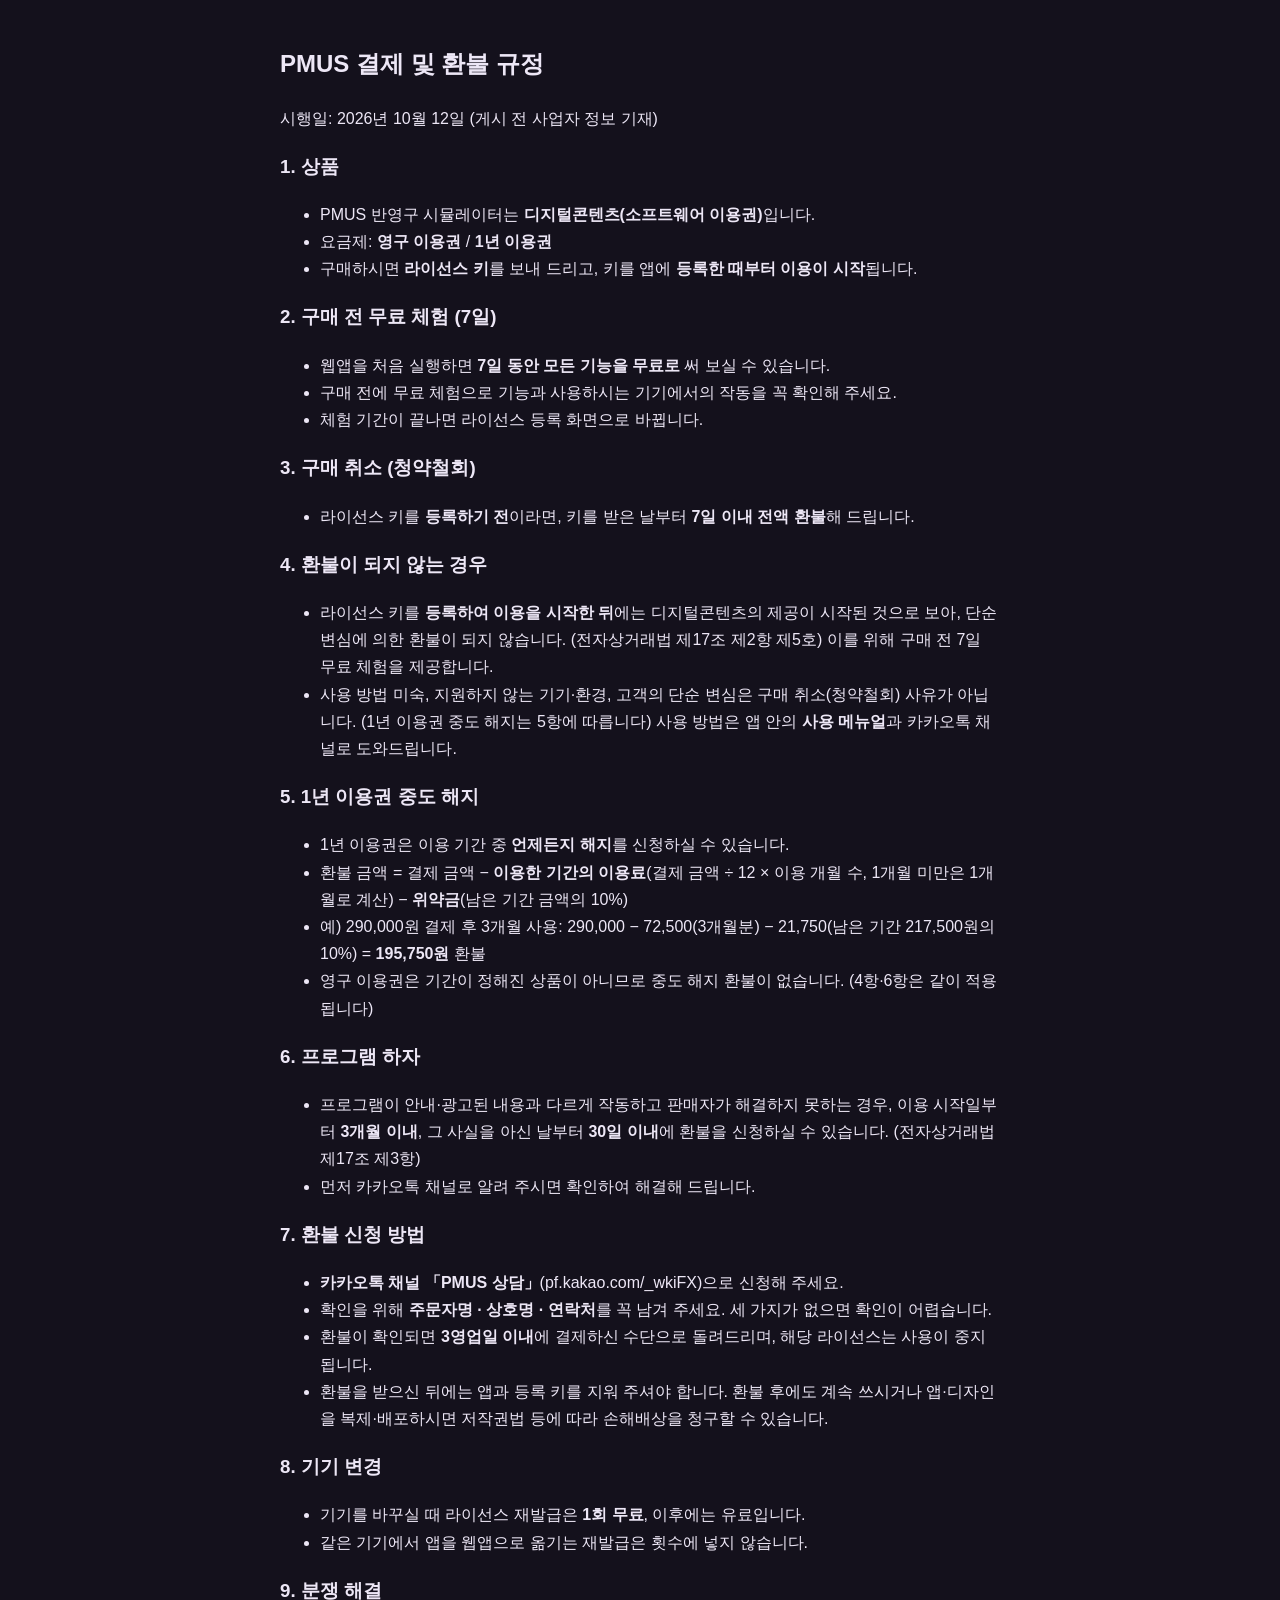
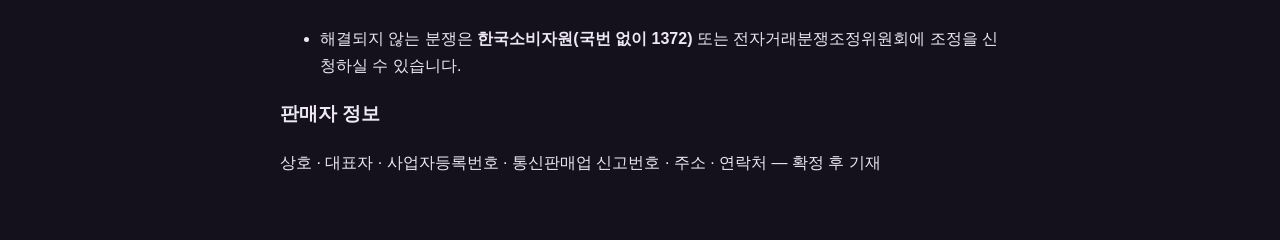
==== policy.html @ b13dbd01 "Build 101" ====
<!doctype html>
<html lang="ko">
<head>
<meta charset="utf-8">
<meta name="viewport" content="width=device-width, initial-scale=1">
<title>PMUS 결제 및 환불 규정</title>
<style>
  :root { color-scheme: dark; }
  body { margin: 0; background: #14111c; color: #EDE7F6; font-family: "Pretendard", "Apple SD Gothic Neo", "Malgun Gothic", sans-serif; line-height: 1.7; }
  main { max-width: 720px; margin: 0 auto; padding: 24px 18px 48px; }
</style>
</head>
<body>
<main>
<!-- 앱(버전 화면·라이선스 화면·무료 체험 안내)과 랜딩페이지가 이 #policy 안의 내용을 그대로 가져다 쓴다.
     문구를 바꿀 때는 여기 한 곳만 고친다. -->
<article id="policy" class="policy">
  <h2>PMUS 결제 및 환불 규정</h2>
  <p class="policy-meta">시행일: 2026년 10월 12일 (게시 전 사업자 정보 기재)</p>

  <h3>1. 상품</h3>
  <ul>
    <li>PMUS 반영구 시뮬레이터는 <b>디지털콘텐츠(소프트웨어 이용권)</b>입니다.</li>
    <li>요금제: <b>영구 이용권</b> / <b>1년 이용권</b></li>
    <li>구매하시면 <b>라이선스 키</b>를 보내 드리고, 키를 앱에 <b>등록한 때부터 이용이 시작</b>됩니다.</li>
  </ul>

  <h3>2. 구매 전 무료 체험 (7일)</h3>
  <ul>
    <li>웹앱을 처음 실행하면 <b>7일 동안 모든 기능을 무료로</b> 써 보실 수 있습니다.</li>
    <li>구매 전에 무료 체험으로 기능과 사용하시는 기기에서의 작동을 꼭 확인해 주세요.</li>
    <li>체험 기간이 끝나면 라이선스 등록 화면으로 바뀝니다.</li>
  </ul>

  <h3>3. 구매 취소 (청약철회)</h3>
  <ul>
    <li>라이선스 키를 <b>등록하기 전</b>이라면, 키를 받은 날부터 <b>7일 이내 전액 환불</b>해 드립니다.</li>
  </ul>

  <h3>4. 환불이 되지 않는 경우</h3>
  <ul>
    <li>라이선스 키를 <b>등록하여 이용을 시작한 뒤</b>에는 디지털콘텐츠의 제공이 시작된 것으로 보아,
        단순 변심에 의한 환불이 되지 않습니다. (전자상거래법 제17조 제2항 제5호)
        이를 위해 구매 전 7일 무료 체험을 제공합니다.</li>
    <li>사용 방법 미숙, 지원하지 않는 기기·환경, 고객의 단순 변심은 구매 취소(청약철회) 사유가 아닙니다. (1년 이용권 중도 해지는 5항에 따릅니다)
        사용 방법은 앱 안의 <b>사용 메뉴얼</b>과 카카오톡 채널로 도와드립니다.</li>
  </ul>

  <h3>5. 1년 이용권 중도 해지</h3>
  <ul>
    <li>1년 이용권은 이용 기간 중 <b>언제든지 해지</b>를 신청하실 수 있습니다.</li>
    <li>환불 금액 = 결제 금액 − <b>이용한 기간의 이용료</b>(결제 금액 ÷ 12 × 이용 개월 수, 1개월 미만은 1개월로 계산)
        − <b>위약금</b>(남은 기간 금액의 10%)</li>
    <li>예) 290,000원 결제 후 3개월 사용: 290,000 − 72,500(3개월분) − 21,750(남은 기간 217,500원의 10%) = <b>195,750원</b> 환불</li>
    <li>영구 이용권은 기간이 정해진 상품이 아니므로 중도 해지 환불이 없습니다. (4항·6항은 같이 적용됩니다)</li>
  </ul>

  <h3>6. 프로그램 하자</h3>
  <ul>
    <li>프로그램이 안내·광고된 내용과 다르게 작동하고 판매자가 해결하지 못하는 경우,
        이용 시작일부터 <b>3개월 이내</b>, 그 사실을 아신 날부터 <b>30일 이내</b>에 환불을 신청하실 수 있습니다.
        (전자상거래법 제17조 제3항)</li>
    <li>먼저 카카오톡 채널로 알려 주시면 확인하여 해결해 드립니다.</li>
  </ul>

  <h3>7. 환불 신청 방법</h3>
  <ul>
    <li><b>카카오톡 채널 「PMUS 상담」</b>(pf.kakao.com/_wkiFX)으로 신청해 주세요.</li>
    <li>확인을 위해 <b>주문자명 · 상호명 · 연락처</b>를 꼭 남겨 주세요. 세 가지가 없으면 확인이 어렵습니다.</li>
    <li>환불이 확인되면 <b>3영업일 이내</b>에 결제하신 수단으로 돌려드리며, 해당 라이선스는 사용이 중지됩니다.</li>
    <li>환불을 받으신 뒤에는 앱과 등록 키를 지워 주셔야 합니다. 환불 후에도 계속 쓰시거나 앱·디자인을 복제·배포하시면
        저작권법 등에 따라 손해배상을 청구할 수 있습니다.</li>
  </ul>

  <h3>8. 기기 변경</h3>
  <ul>
    <li>기기를 바꾸실 때 라이선스 재발급은 <b>1회 무료</b>, 이후에는 유료입니다.</li>
    <li>같은 기기에서 앱을 웹앱으로 옮기는 재발급은 횟수에 넣지 않습니다.</li>
  </ul>

  <h3>9. 분쟁 해결</h3>
  <ul>
    <li>해결되지 않는 분쟁은 <b>한국소비자원(국번 없이 1372)</b> 또는 전자거래분쟁조정위원회에 조정을 신청하실 수 있습니다.</li>
  </ul>

  <h3>판매자 정보</h3>
  <p class="policy-todo">상호 · 대표자 · 사업자등록번호 · 통신판매업 신고번호 · 주소 · 연락처 — 확정 후 기재</p>
</article>
</main>
</body>
</html>
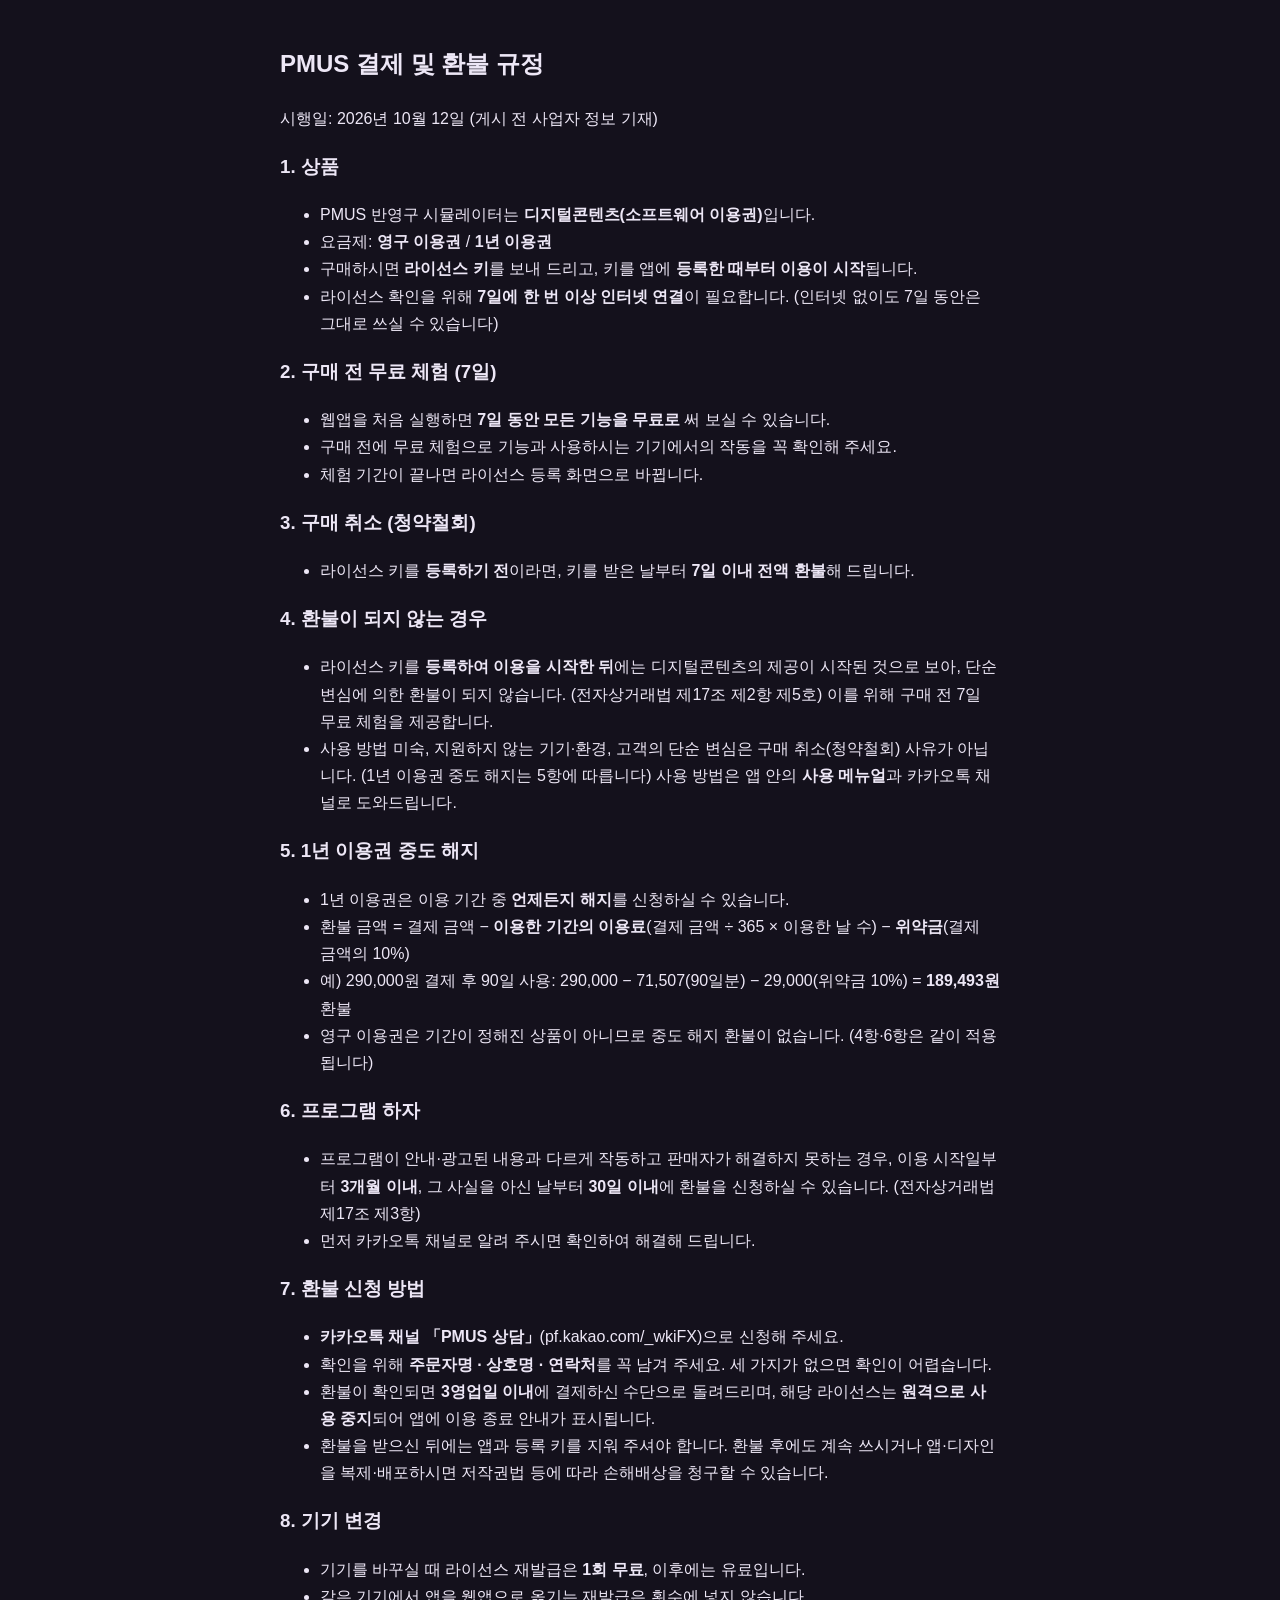
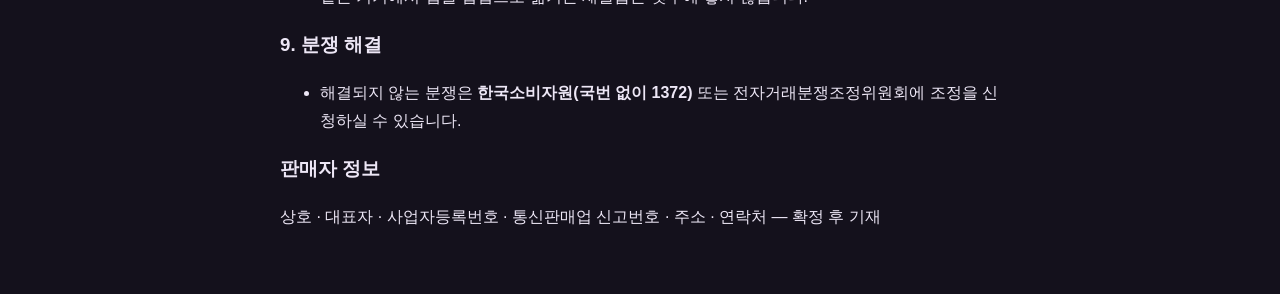
==== commit 3620ebdc: "Build 102" ====
--- a/policy.html
+++ b/policy.html
@@ -23,6 +23,7 @@
     <li>PMUS 반영구 시뮬레이터는 <b>디지털콘텐츠(소프트웨어 이용권)</b>입니다.</li>
     <li>요금제: <b>영구 이용권</b> / <b>1년 이용권</b></li>
     <li>구매하시면 <b>라이선스 키</b>를 보내 드리고, 키를 앱에 <b>등록한 때부터 이용이 시작</b>됩니다.</li>
+    <li>라이선스 확인을 위해 <b>7일에 한 번 이상 인터넷 연결</b>이 필요합니다. (인터넷 없이도 7일 동안은 그대로 쓰실 수 있습니다)</li>
   </ul>
 
   <h3>2. 구매 전 무료 체험 (7일)</h3>
@@ -49,9 +50,9 @@
   <h3>5. 1년 이용권 중도 해지</h3>
   <ul>
     <li>1년 이용권은 이용 기간 중 <b>언제든지 해지</b>를 신청하실 수 있습니다.</li>
-    <li>환불 금액 = 결제 금액 − <b>이용한 기간의 이용료</b>(결제 금액 ÷ 12 × 이용 개월 수, 1개월 미만은 1개월로 계산)
-        − <b>위약금</b>(남은 기간 금액의 10%)</li>
-    <li>예) 290,000원 결제 후 3개월 사용: 290,000 − 72,500(3개월분) − 21,750(남은 기간 217,500원의 10%) = <b>195,750원</b> 환불</li>
+    <li>환불 금액 = 결제 금액 − <b>이용한 기간의 이용료</b>(결제 금액 ÷ 365 × 이용한 날 수)
+        − <b>위약금</b>(결제 금액의 10%)</li>
+    <li>예) 290,000원 결제 후 90일 사용: 290,000 − 71,507(90일분) − 29,000(위약금 10%) = <b>189,493원</b> 환불</li>
     <li>영구 이용권은 기간이 정해진 상품이 아니므로 중도 해지 환불이 없습니다. (4항·6항은 같이 적용됩니다)</li>
   </ul>
 
@@ -67,7 +68,7 @@
   <ul>
     <li><b>카카오톡 채널 「PMUS 상담」</b>(pf.kakao.com/_wkiFX)으로 신청해 주세요.</li>
     <li>확인을 위해 <b>주문자명 · 상호명 · 연락처</b>를 꼭 남겨 주세요. 세 가지가 없으면 확인이 어렵습니다.</li>
-    <li>환불이 확인되면 <b>3영업일 이내</b>에 결제하신 수단으로 돌려드리며, 해당 라이선스는 사용이 중지됩니다.</li>
+    <li>환불이 확인되면 <b>3영업일 이내</b>에 결제하신 수단으로 돌려드리며, 해당 라이선스는 <b>원격으로 사용 중지</b>되어 앱에 이용 종료 안내가 표시됩니다.</li>
     <li>환불을 받으신 뒤에는 앱과 등록 키를 지워 주셔야 합니다. 환불 후에도 계속 쓰시거나 앱·디자인을 복제·배포하시면
         저작권법 등에 따라 손해배상을 청구할 수 있습니다.</li>
   </ul>
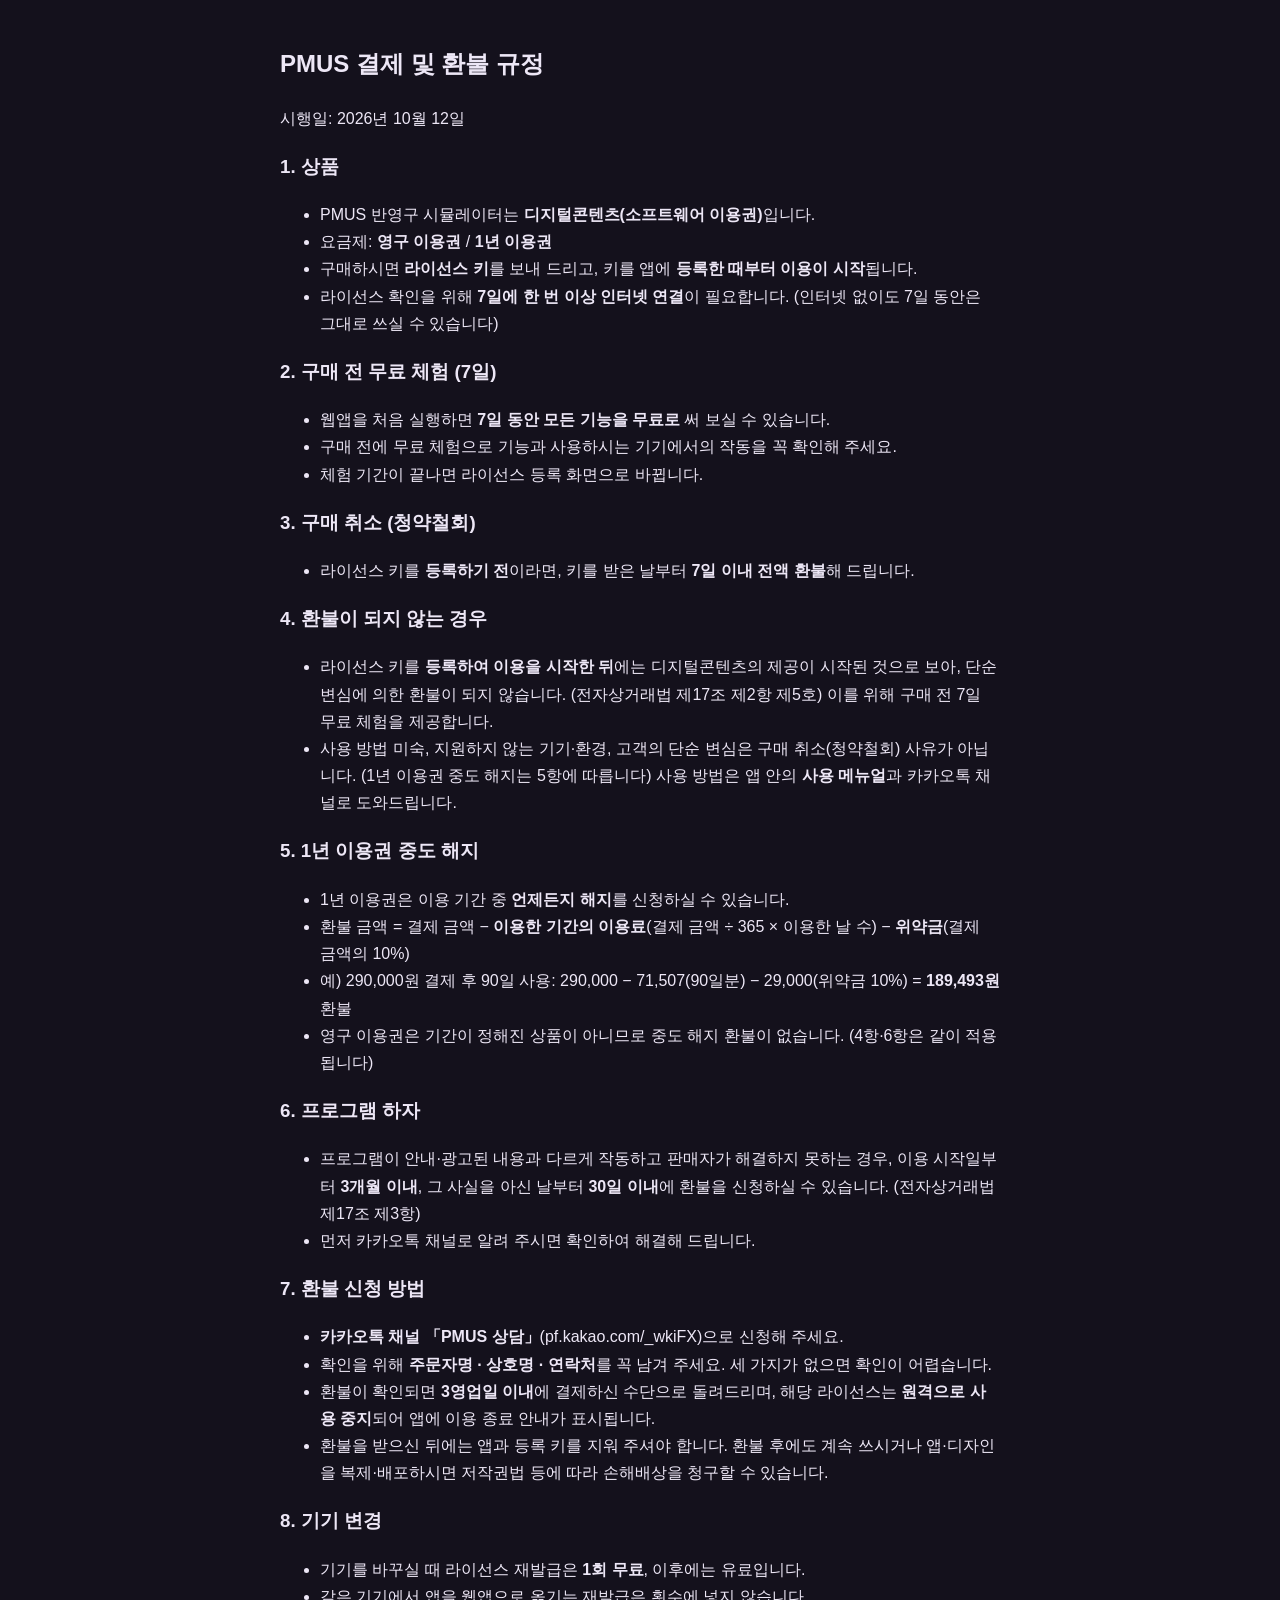
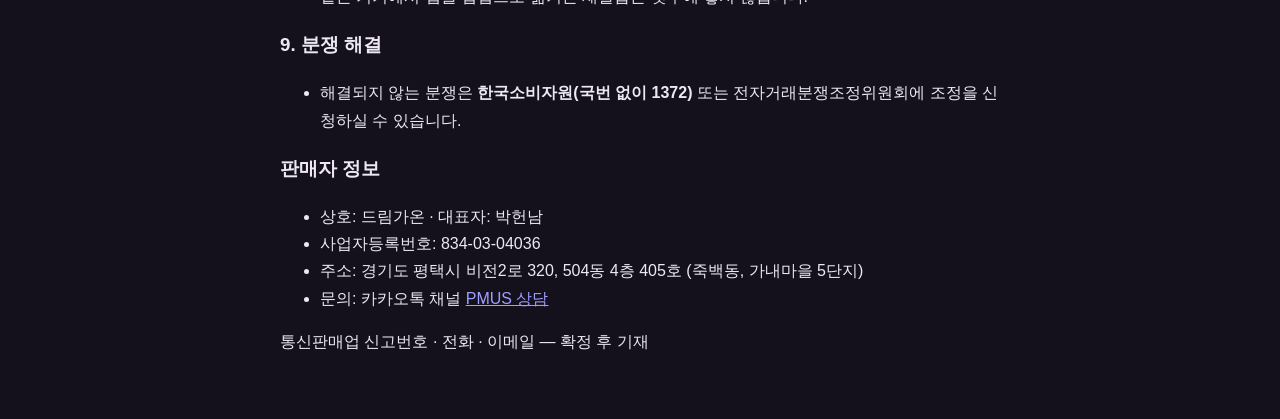
==== commit 66410de0: "Build 103" ====
--- a/policy.html
+++ b/policy.html
@@ -16,7 +16,7 @@
      문구를 바꿀 때는 여기 한 곳만 고친다. -->
 <article id="policy" class="policy">
   <h2>PMUS 결제 및 환불 규정</h2>
-  <p class="policy-meta">시행일: 2026년 10월 12일 (게시 전 사업자 정보 기재)</p>
+  <p class="policy-meta">시행일: 2026년 10월 12일</p>
 
   <h3>1. 상품</h3>
   <ul>
@@ -85,7 +85,13 @@
   </ul>
 
   <h3>판매자 정보</h3>
-  <p class="policy-todo">상호 · 대표자 · 사업자등록번호 · 통신판매업 신고번호 · 주소 · 연락처 — 확정 후 기재</p>
+  <ul>
+    <li>상호: 드림가온 · 대표자: 박헌남</li>
+    <li>사업자등록번호: 834-03-04036</li>
+    <li>주소: 경기도 평택시 비전2로 320, 504동 4층 405호 (죽백동, 가내마을 5단지)</li>
+    <li>문의: 카카오톡 채널 <a href="https://pf.kakao.com/_wkiFX" target="_blank" rel="noopener">PMUS 상담</a></li>
+  </ul>
+  <p class="policy-todo">통신판매업 신고번호 · 전화 · 이메일 — 확정 후 기재</p>
 </article>
 </main>
 </body>
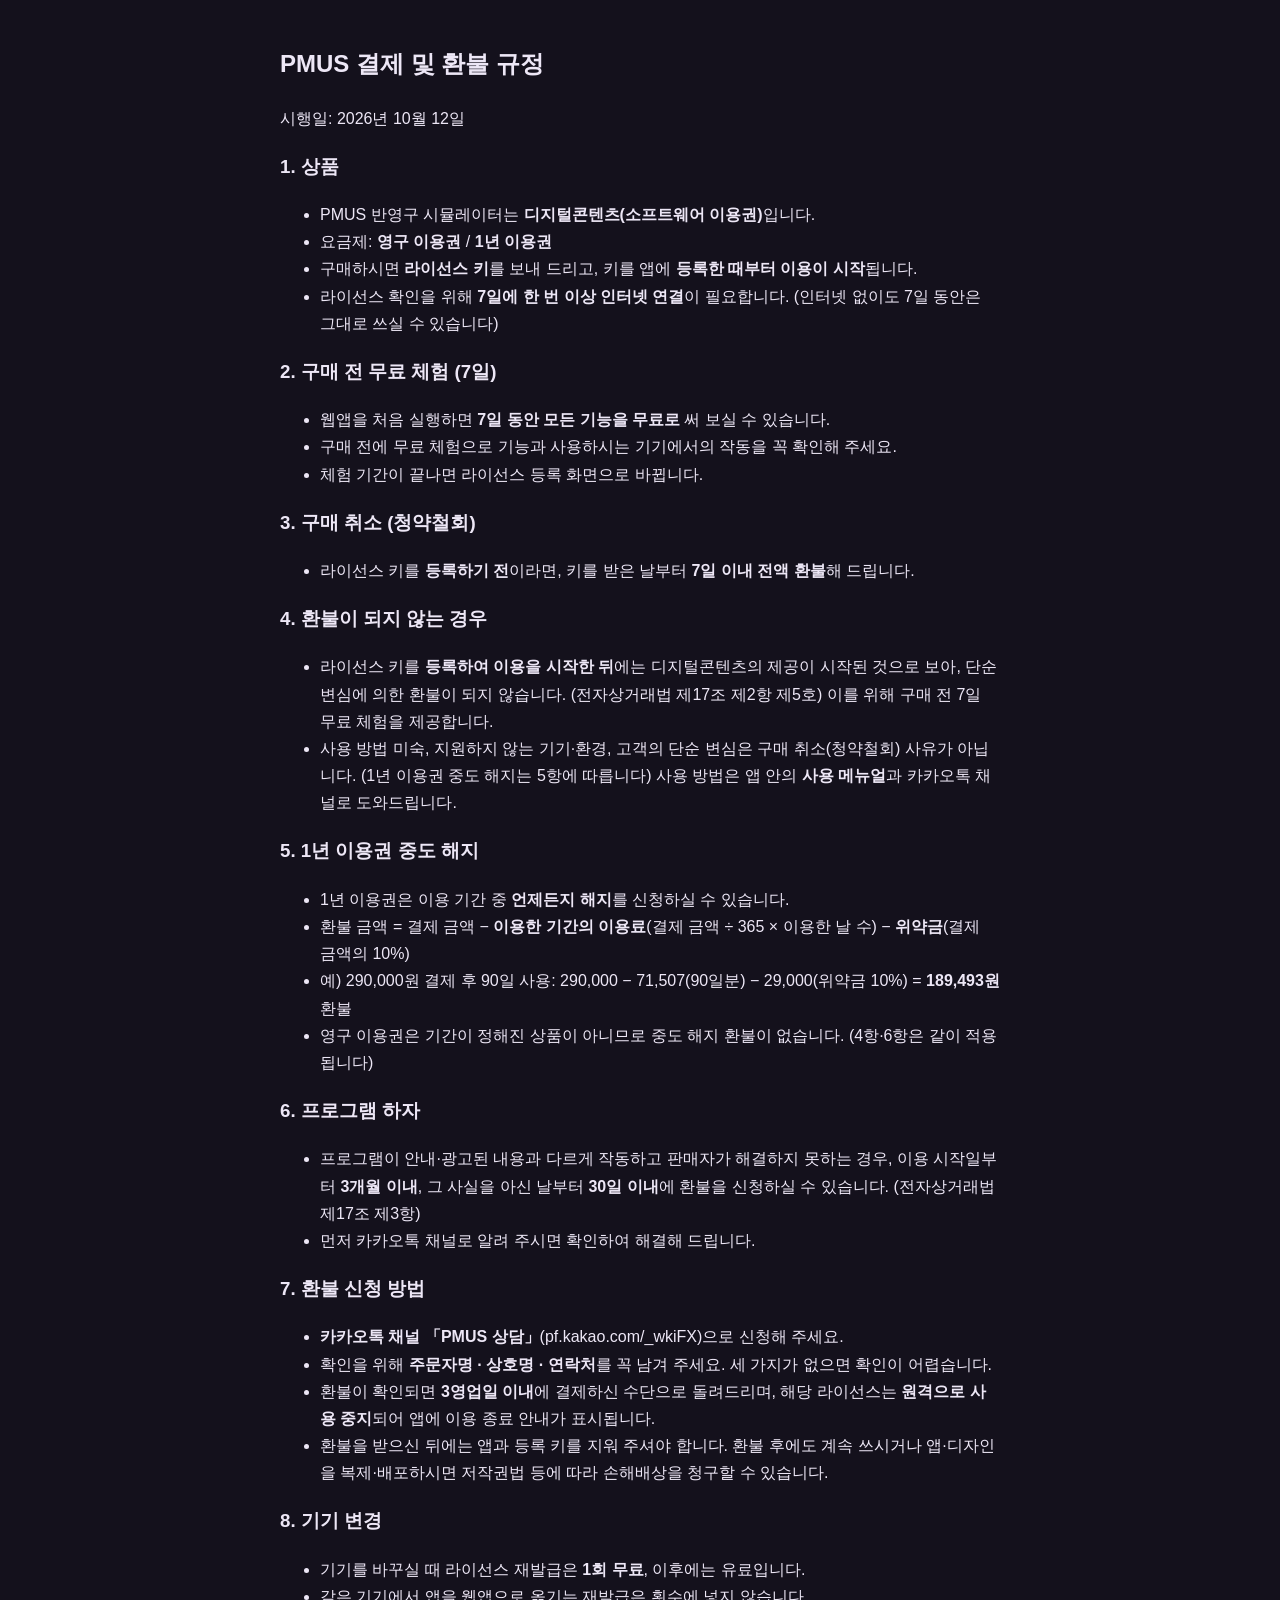
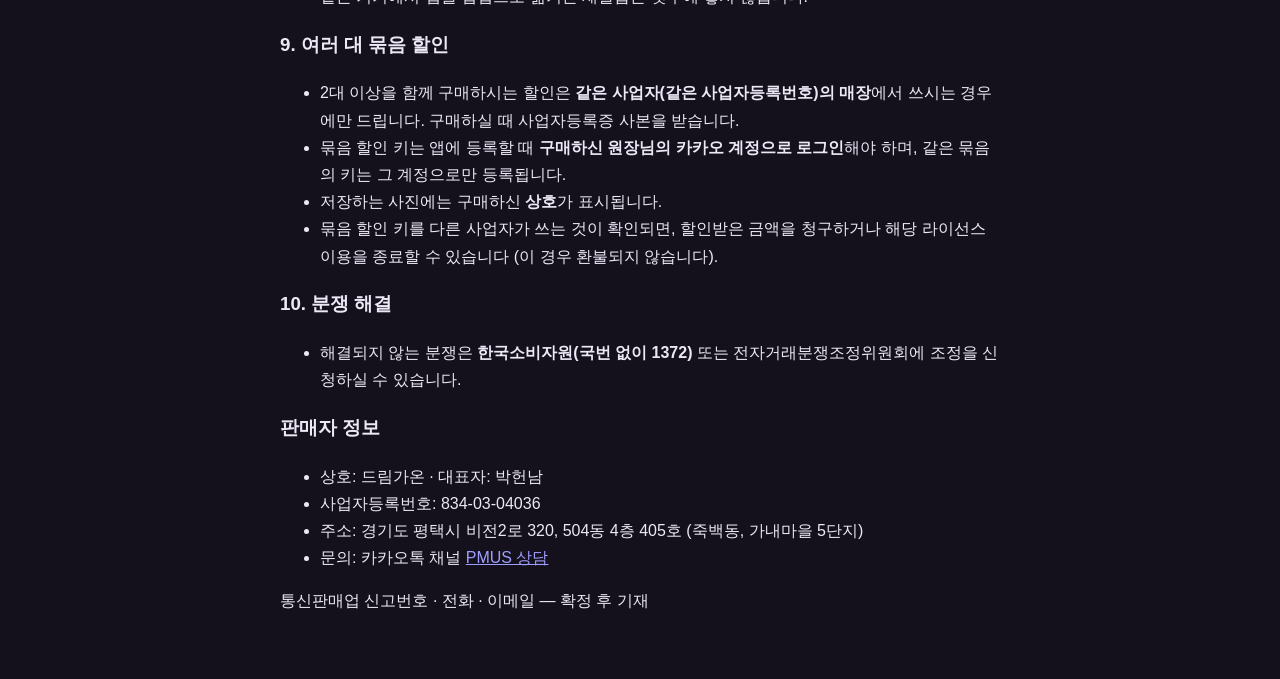
==== commit e6e925c4: "Build 142" ====
--- a/policy.html
+++ b/policy.html
@@ -79,7 +79,15 @@
     <li>같은 기기에서 앱을 웹앱으로 옮기는 재발급은 횟수에 넣지 않습니다.</li>
   </ul>
 
-  <h3>9. 분쟁 해결</h3>
+  <h3>9. 여러 대 묶음 할인</h3>
+  <ul>
+    <li>2대 이상을 함께 구매하시는 할인은 <b>같은 사업자(같은 사업자등록번호)의 매장</b>에서 쓰시는 경우에만 드립니다. 구매하실 때 사업자등록증 사본을 받습니다.</li>
+    <li>묶음 할인 키는 앱에 등록할 때 <b>구매하신 원장님의 카카오 계정으로 로그인</b>해야 하며, 같은 묶음의 키는 그 계정으로만 등록됩니다.</li>
+    <li>저장하는 사진에는 구매하신 <b>상호</b>가 표시됩니다.</li>
+    <li>묶음 할인 키를 다른 사업자가 쓰는 것이 확인되면, 할인받은 금액을 청구하거나 해당 라이선스 이용을 종료할 수 있습니다 (이 경우 환불되지 않습니다).</li>
+  </ul>
+
+  <h3>10. 분쟁 해결</h3>
   <ul>
     <li>해결되지 않는 분쟁은 <b>한국소비자원(국번 없이 1372)</b> 또는 전자거래분쟁조정위원회에 조정을 신청하실 수 있습니다.</li>
   </ul>
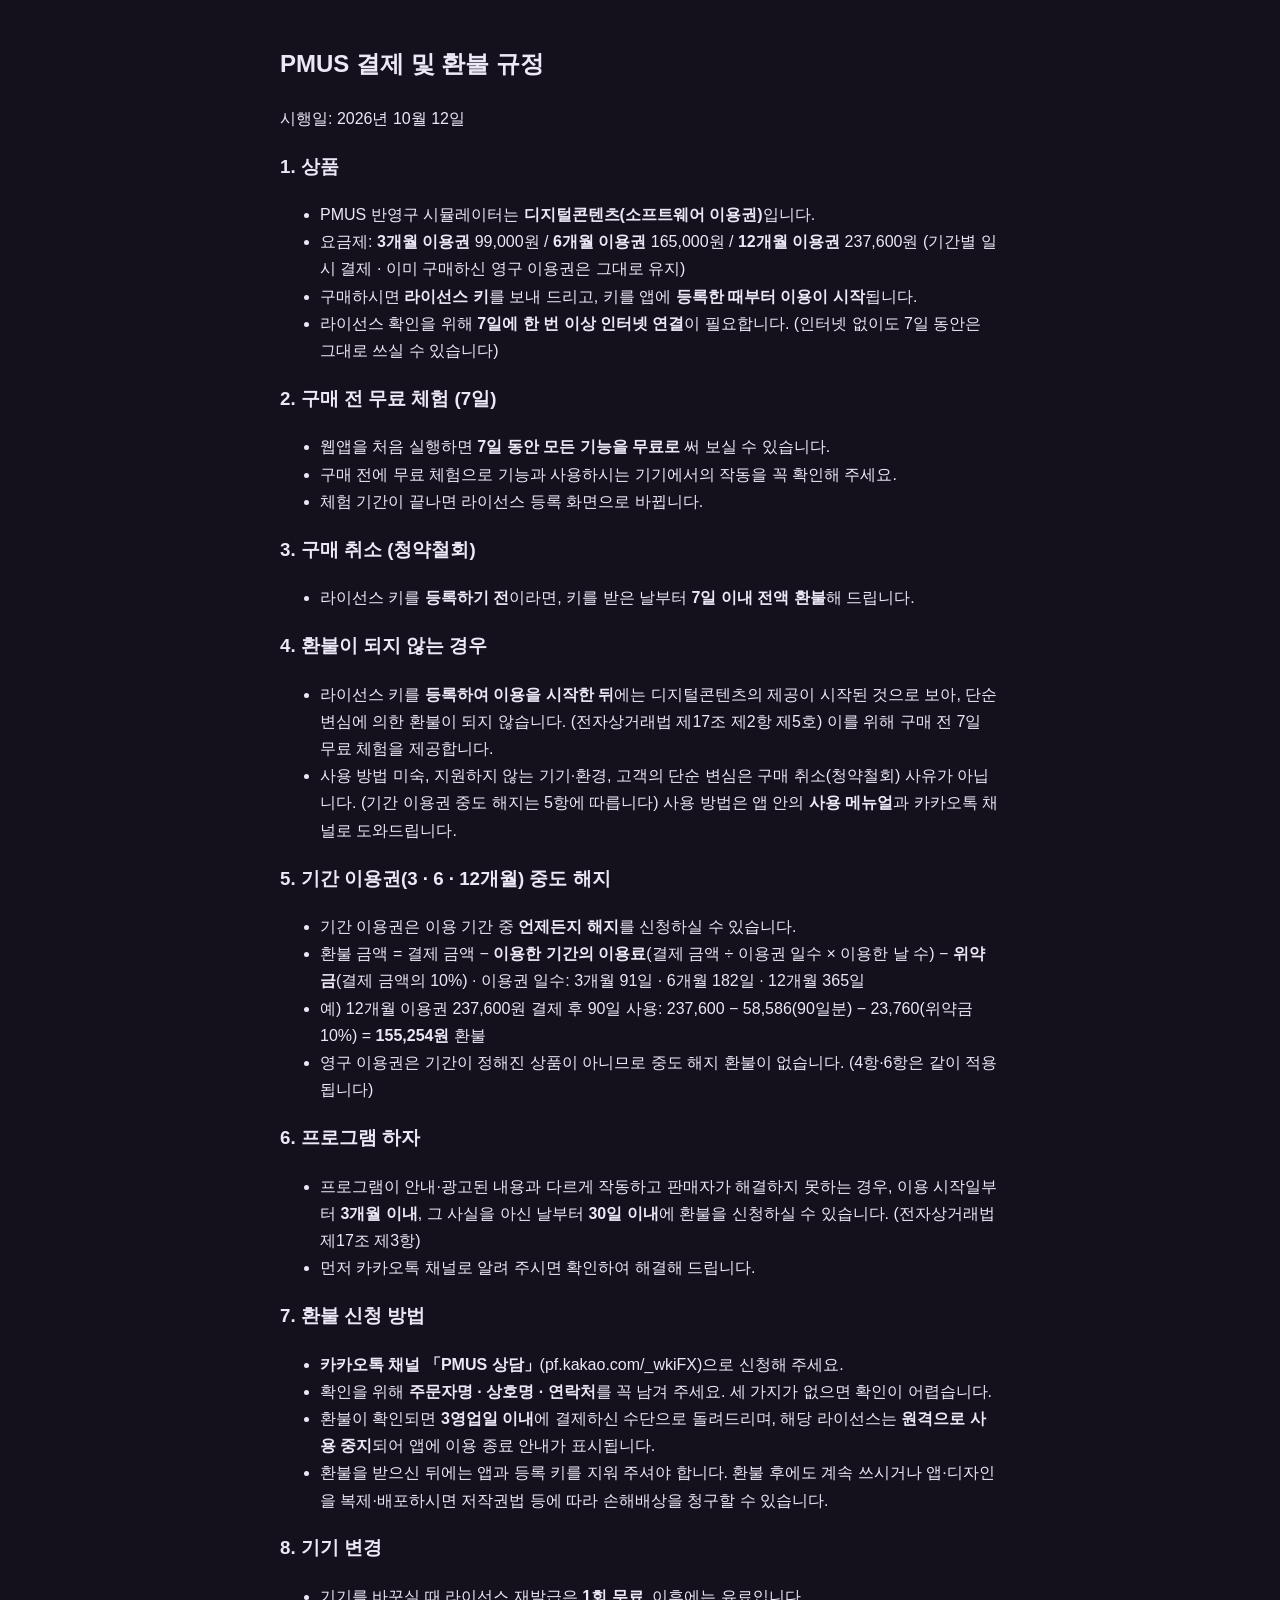
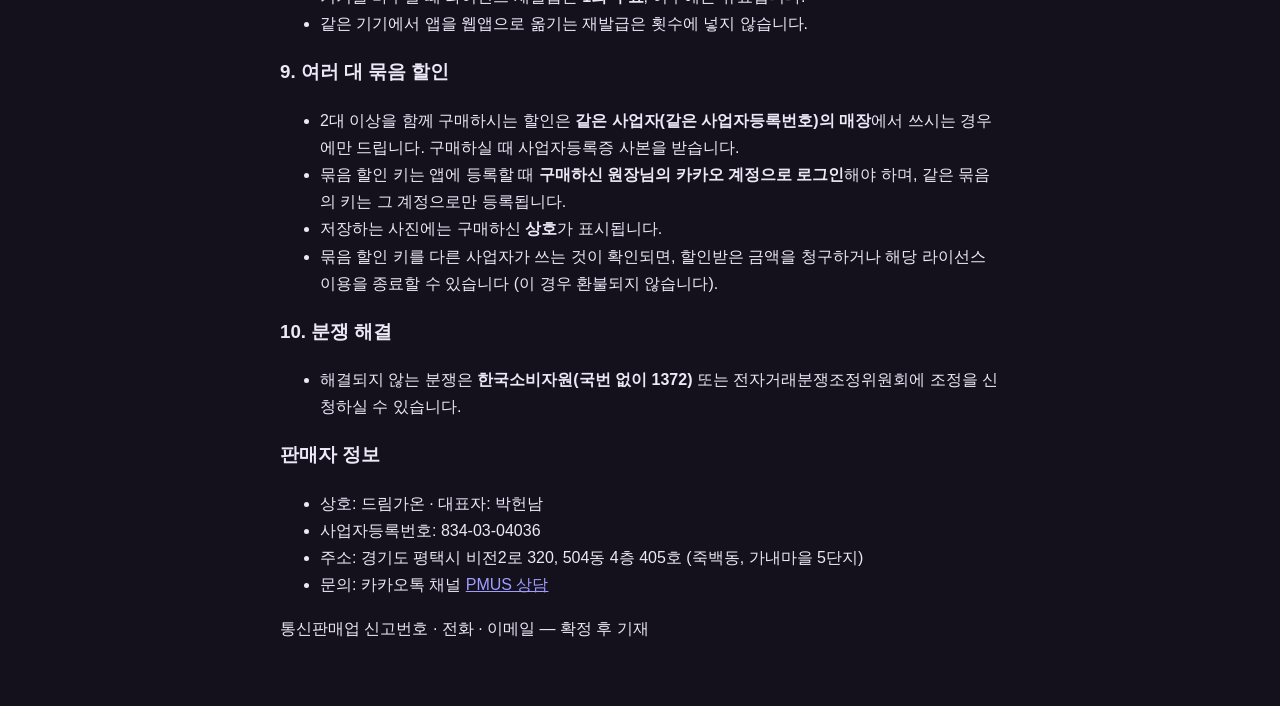
==== commit 2fa89372: "Build 190" ====
--- a/policy.html
+++ b/policy.html
@@ -21,7 +21,7 @@
   <h3>1. 상품</h3>
   <ul>
     <li>PMUS 반영구 시뮬레이터는 <b>디지털콘텐츠(소프트웨어 이용권)</b>입니다.</li>
-    <li>요금제: <b>영구 이용권</b> / <b>1년 이용권</b></li>
+    <li>요금제: <b>3개월 이용권</b> 99,000원 / <b>6개월 이용권</b> 165,000원 / <b>12개월 이용권</b> 237,600원 (기간별 일시 결제 · 이미 구매하신 영구 이용권은 그대로 유지)</li>
     <li>구매하시면 <b>라이선스 키</b>를 보내 드리고, 키를 앱에 <b>등록한 때부터 이용이 시작</b>됩니다.</li>
     <li>라이선스 확인을 위해 <b>7일에 한 번 이상 인터넷 연결</b>이 필요합니다. (인터넷 없이도 7일 동안은 그대로 쓰실 수 있습니다)</li>
   </ul>
@@ -43,16 +43,16 @@
     <li>라이선스 키를 <b>등록하여 이용을 시작한 뒤</b>에는 디지털콘텐츠의 제공이 시작된 것으로 보아,
         단순 변심에 의한 환불이 되지 않습니다. (전자상거래법 제17조 제2항 제5호)
         이를 위해 구매 전 7일 무료 체험을 제공합니다.</li>
-    <li>사용 방법 미숙, 지원하지 않는 기기·환경, 고객의 단순 변심은 구매 취소(청약철회) 사유가 아닙니다. (1년 이용권 중도 해지는 5항에 따릅니다)
+    <li>사용 방법 미숙, 지원하지 않는 기기·환경, 고객의 단순 변심은 구매 취소(청약철회) 사유가 아닙니다. (기간 이용권 중도 해지는 5항에 따릅니다)
         사용 방법은 앱 안의 <b>사용 메뉴얼</b>과 카카오톡 채널로 도와드립니다.</li>
   </ul>
 
-  <h3>5. 1년 이용권 중도 해지</h3>
+  <h3>5. 기간 이용권(3 · 6 · 12개월) 중도 해지</h3>
   <ul>
-    <li>1년 이용권은 이용 기간 중 <b>언제든지 해지</b>를 신청하실 수 있습니다.</li>
-    <li>환불 금액 = 결제 금액 − <b>이용한 기간의 이용료</b>(결제 금액 ÷ 365 × 이용한 날 수)
-        − <b>위약금</b>(결제 금액의 10%)</li>
-    <li>예) 290,000원 결제 후 90일 사용: 290,000 − 71,507(90일분) − 29,000(위약금 10%) = <b>189,493원</b> 환불</li>
+    <li>기간 이용권은 이용 기간 중 <b>언제든지 해지</b>를 신청하실 수 있습니다.</li>
+    <li>환불 금액 = 결제 금액 − <b>이용한 기간의 이용료</b>(결제 금액 ÷ 이용권 일수 × 이용한 날 수)
+        − <b>위약금</b>(결제 금액의 10%) · 이용권 일수: 3개월 91일 · 6개월 182일 · 12개월 365일</li>
+    <li>예) 12개월 이용권 237,600원 결제 후 90일 사용: 237,600 − 58,586(90일분) − 23,760(위약금 10%) = <b>155,254원</b> 환불</li>
     <li>영구 이용권은 기간이 정해진 상품이 아니므로 중도 해지 환불이 없습니다. (4항·6항은 같이 적용됩니다)</li>
   </ul>
 
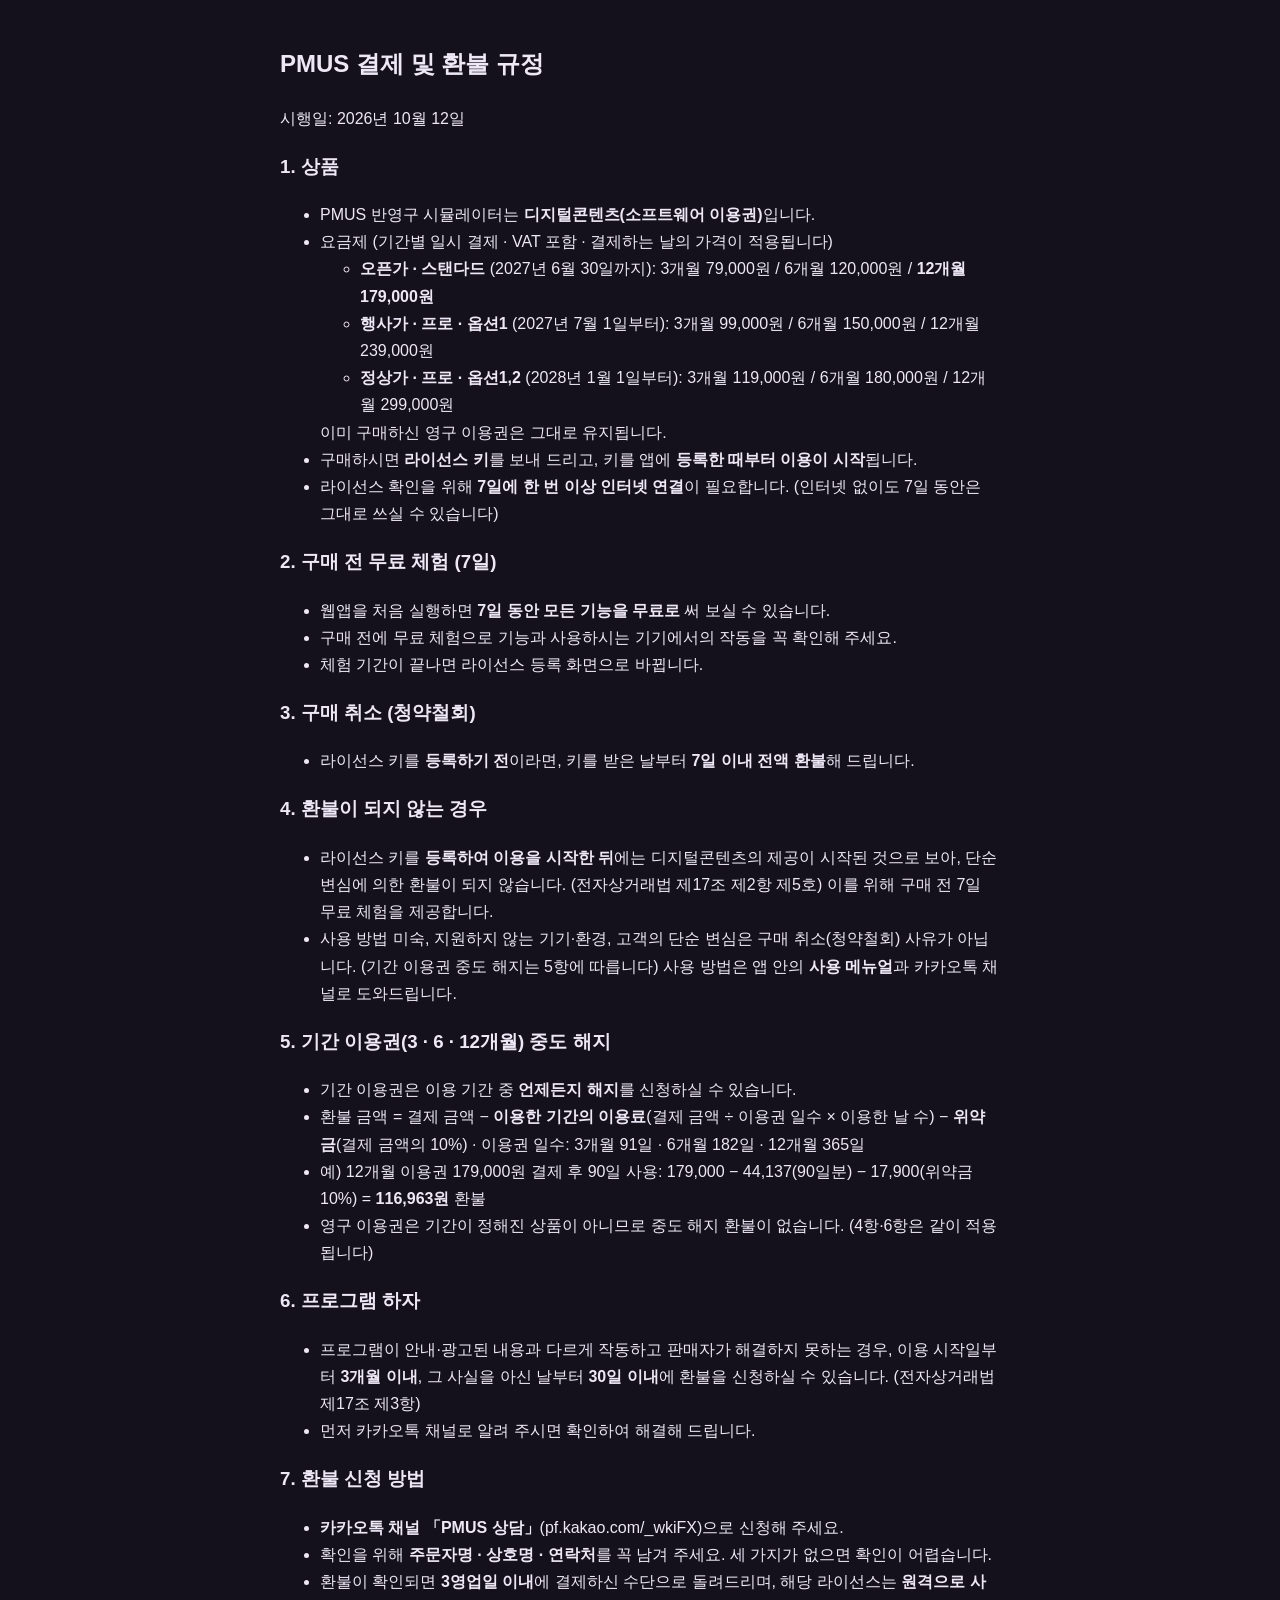
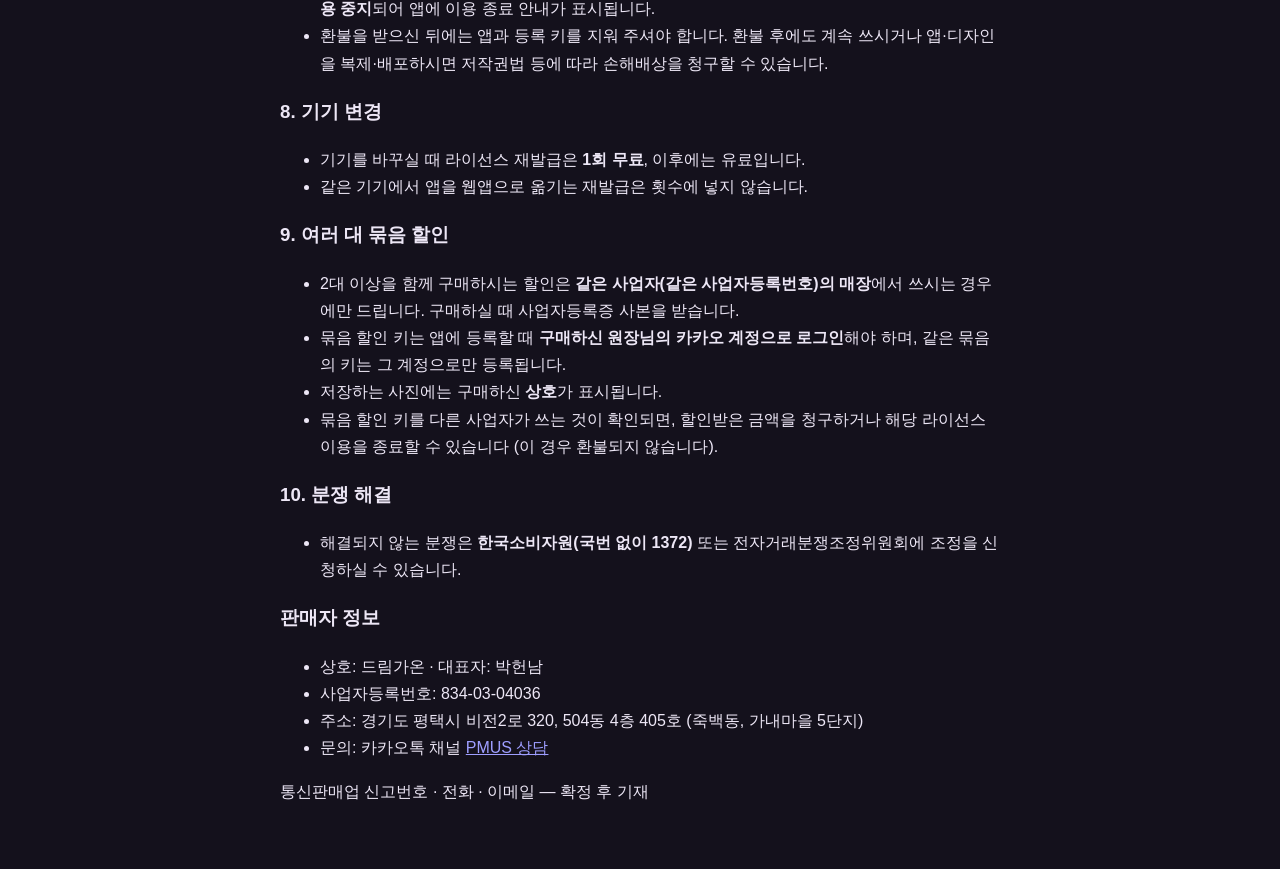
==== commit a4a60426: "Build 191" ====
--- a/policy.html
+++ b/policy.html
@@ -21,7 +21,13 @@
   <h3>1. 상품</h3>
   <ul>
     <li>PMUS 반영구 시뮬레이터는 <b>디지털콘텐츠(소프트웨어 이용권)</b>입니다.</li>
-    <li>요금제: <b>3개월 이용권</b> 99,000원 / <b>6개월 이용권</b> 165,000원 / <b>12개월 이용권</b> 237,600원 (기간별 일시 결제 · 이미 구매하신 영구 이용권은 그대로 유지)</li>
+    <li>요금제 (기간별 일시 결제 · VAT 포함 · 결제하는 날의 가격이 적용됩니다)
+      <ul>
+        <li><b>오픈가 · 스탠다드</b> (2027년 6월 30일까지): 3개월 79,000원 / 6개월 120,000원 / <b>12개월 179,000원</b></li>
+        <li><b>행사가 · 프로 · 옵션1</b> (2027년 7월 1일부터): 3개월 99,000원 / 6개월 150,000원 / 12개월 239,000원</li>
+        <li><b>정상가 · 프로 · 옵션1,2</b> (2028년 1월 1일부터): 3개월 119,000원 / 6개월 180,000원 / 12개월 299,000원</li>
+      </ul>
+      이미 구매하신 영구 이용권은 그대로 유지됩니다.</li>
     <li>구매하시면 <b>라이선스 키</b>를 보내 드리고, 키를 앱에 <b>등록한 때부터 이용이 시작</b>됩니다.</li>
     <li>라이선스 확인을 위해 <b>7일에 한 번 이상 인터넷 연결</b>이 필요합니다. (인터넷 없이도 7일 동안은 그대로 쓰실 수 있습니다)</li>
   </ul>
@@ -52,7 +58,7 @@
     <li>기간 이용권은 이용 기간 중 <b>언제든지 해지</b>를 신청하실 수 있습니다.</li>
     <li>환불 금액 = 결제 금액 − <b>이용한 기간의 이용료</b>(결제 금액 ÷ 이용권 일수 × 이용한 날 수)
         − <b>위약금</b>(결제 금액의 10%) · 이용권 일수: 3개월 91일 · 6개월 182일 · 12개월 365일</li>
-    <li>예) 12개월 이용권 237,600원 결제 후 90일 사용: 237,600 − 58,586(90일분) − 23,760(위약금 10%) = <b>155,254원</b> 환불</li>
+    <li>예) 12개월 이용권 179,000원 결제 후 90일 사용: 179,000 − 44,137(90일분) − 17,900(위약금 10%) = <b>116,963원</b> 환불</li>
     <li>영구 이용권은 기간이 정해진 상품이 아니므로 중도 해지 환불이 없습니다. (4항·6항은 같이 적용됩니다)</li>
   </ul>
 
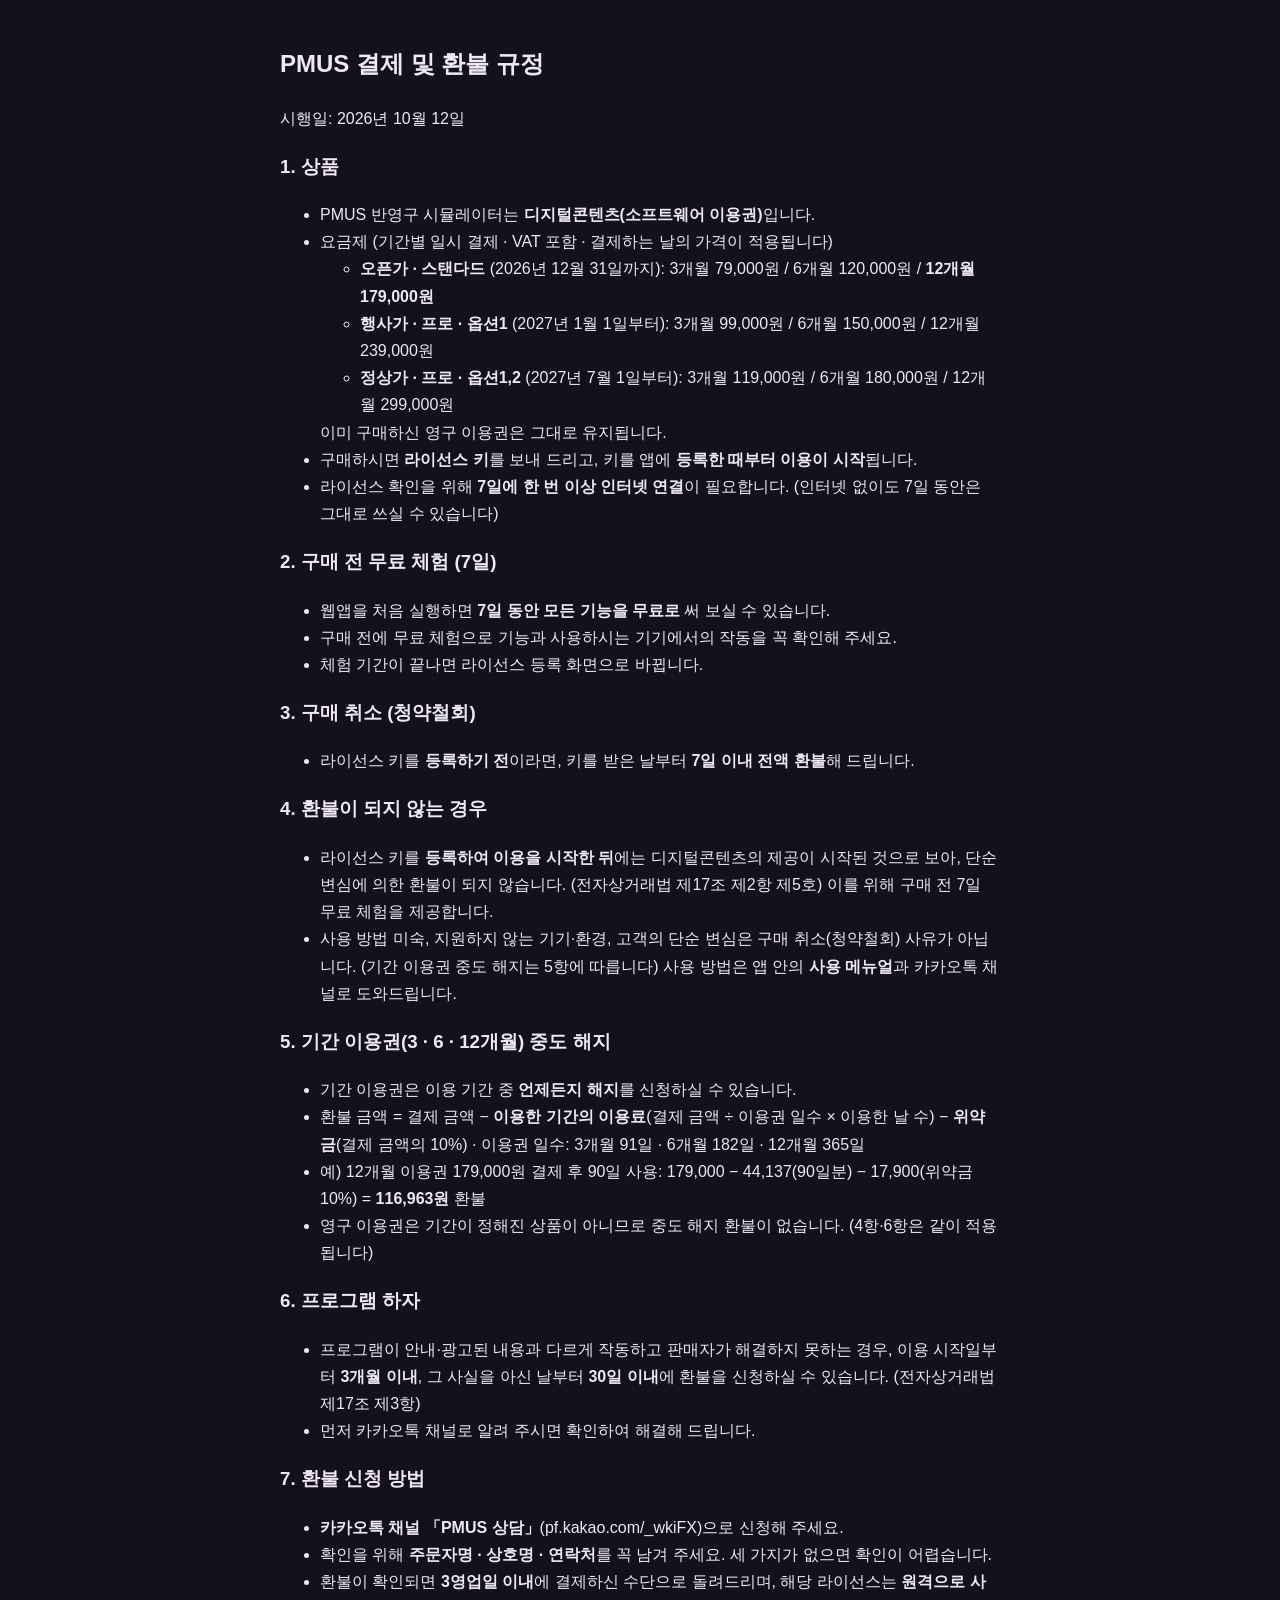
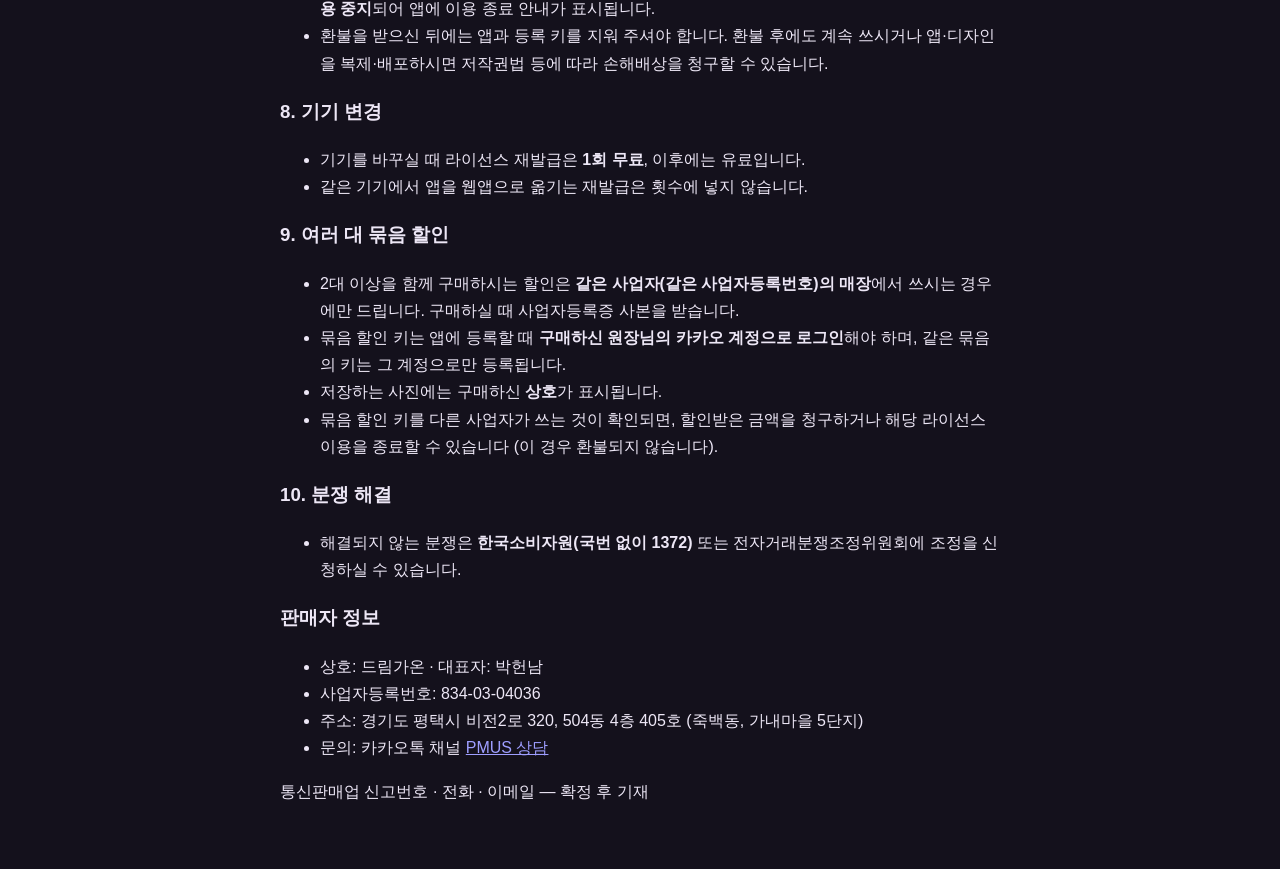
==== commit 64bb065f: "Build 201" ====
--- a/policy.html
+++ b/policy.html
@@ -1,7 +1,8 @@
 <!doctype html>
-<html lang="ko">
+<html lang="ko" translate="no" class="notranslate">
 <head>
 <meta charset="utf-8">
+<meta name="google" content="notranslate">
 <meta name="viewport" content="width=device-width, initial-scale=1">
 <title>PMUS 결제 및 환불 규정</title>
 <style>
@@ -23,9 +24,9 @@
     <li>PMUS 반영구 시뮬레이터는 <b>디지털콘텐츠(소프트웨어 이용권)</b>입니다.</li>
     <li>요금제 (기간별 일시 결제 · VAT 포함 · 결제하는 날의 가격이 적용됩니다)
       <ul>
-        <li><b>오픈가 · 스탠다드</b> (2027년 6월 30일까지): 3개월 79,000원 / 6개월 120,000원 / <b>12개월 179,000원</b></li>
-        <li><b>행사가 · 프로 · 옵션1</b> (2027년 7월 1일부터): 3개월 99,000원 / 6개월 150,000원 / 12개월 239,000원</li>
-        <li><b>정상가 · 프로 · 옵션1,2</b> (2028년 1월 1일부터): 3개월 119,000원 / 6개월 180,000원 / 12개월 299,000원</li>
+        <li><b>오픈가 · 스탠다드</b> (2026년 12월 31일까지): 3개월 79,000원 / 6개월 120,000원 / <b>12개월 179,000원</b></li>
+        <li><b>행사가 · 프로 · 옵션1</b> (2027년 1월 1일부터): 3개월 99,000원 / 6개월 150,000원 / 12개월 239,000원</li>
+        <li><b>정상가 · 프로 · 옵션1,2</b> (2027년 7월 1일부터): 3개월 119,000원 / 6개월 180,000원 / 12개월 299,000원</li>
       </ul>
       이미 구매하신 영구 이용권은 그대로 유지됩니다.</li>
     <li>구매하시면 <b>라이선스 키</b>를 보내 드리고, 키를 앱에 <b>등록한 때부터 이용이 시작</b>됩니다.</li>
